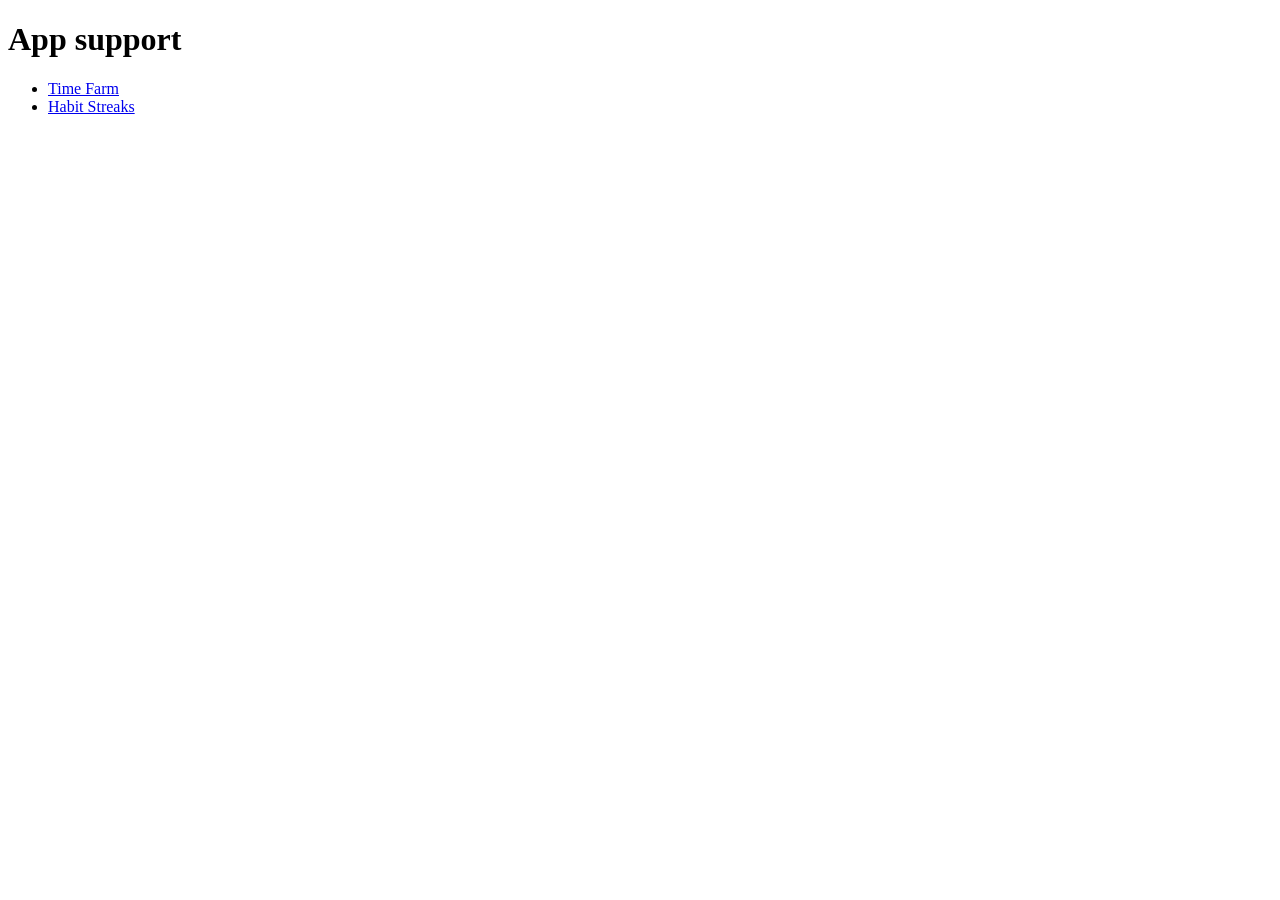
==== docs/index.html @ 55702800 "Publish shared support form and Apps Script backend with local checks" ====
<!doctype html><html lang="en"><meta charset="utf-8"><meta name="viewport" content="width=device-width,initial-scale=1"><title>App support</title><main><h1>App support</h1><ul><li><a href="support/?app=time-farm">Time Farm</a></li><li><a href="support/?app=habit-streaks">Habit Streaks</a></li></ul></main></html>
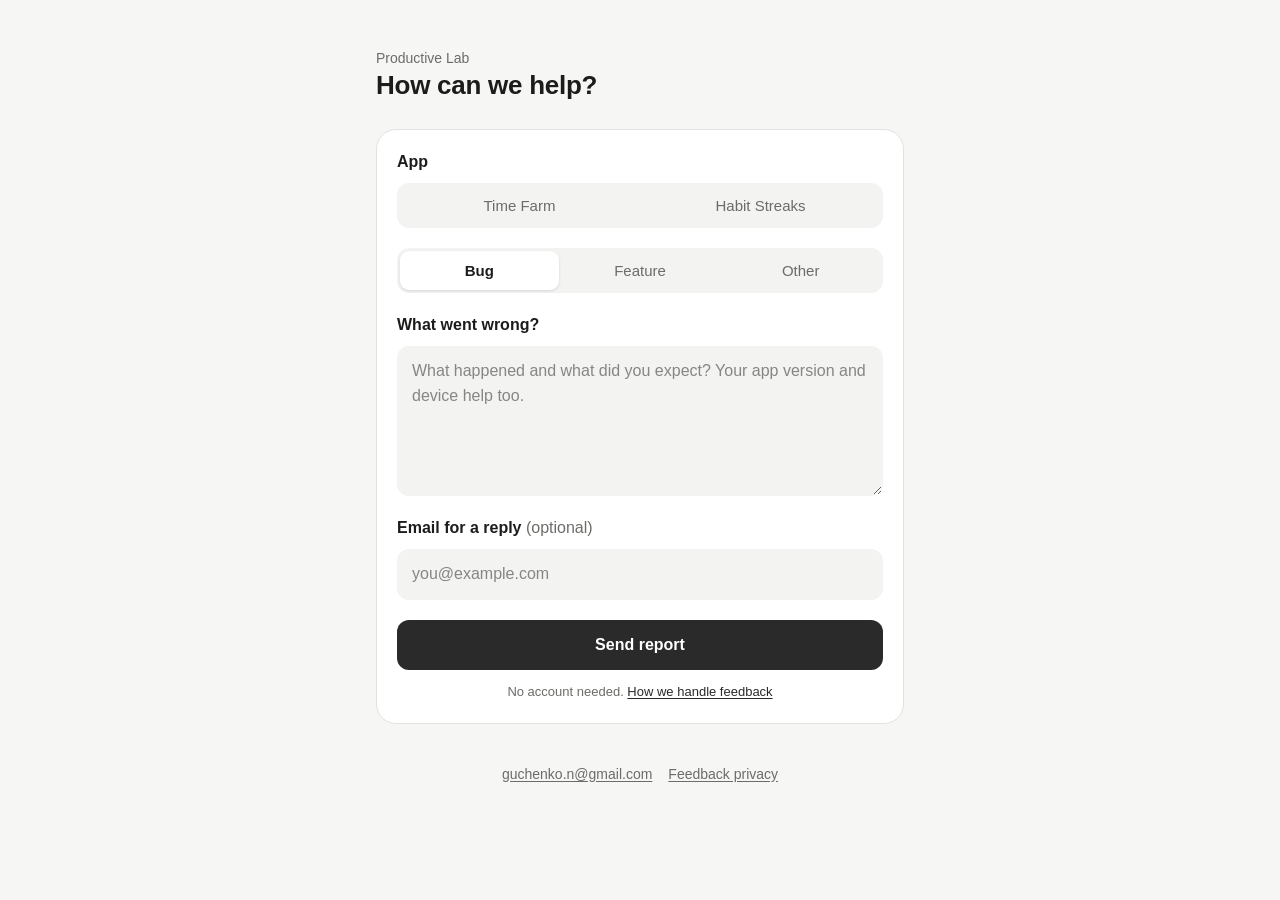
==== commit 526e112e: "Redesign shared support page with segmented type picker Move the form to the site root (support.prod" ====
--- a/docs/index.html
+++ b/docs/index.html
@@ -1 +1,106 @@
-<!doctype html><html lang="en"><meta charset="utf-8"><meta name="viewport" content="width=device-width,initial-scale=1"><title>App support</title><main><h1>App support</h1><ul><li><a href="support/?app=time-farm">Time Farm</a></li><li><a href="support/?app=habit-streaks">Habit Streaks</a></li></ul></main></html>
+<!doctype html>
+<html lang="en">
+<head>
+<meta charset="utf-8">
+<meta name="viewport" content="width=device-width,initial-scale=1">
+<title>Support</title>
+<meta name="description" content="Report a bug, request a feature or contact the developer of Time Farm and Habit Streaks.">
+<link rel="stylesheet" href="assets/support.css">
+<script>
+  // Theme the page before first paint, so the right colors and FAQ show at once.
+  (function (params) {
+    var app = params.get('app');
+    if (app === 'time-farm' || app === 'habit-streaks') document.documentElement.dataset.app = app;
+  })(new URLSearchParams(location.search));
+</script>
+</head>
+<body>
+<main>
+  <header class="brand">
+    <img id="app-icon" alt="" width="56" height="56">
+    <div>
+      <p id="app-name">Productive Lab</p>
+      <h1>How can we help?</h1>
+    </div>
+  </header>
+
+  <form id="feedback-form" class="card" novalidate>
+    <fieldset id="feedback-fields">
+      <div id="app-picker" class="field" hidden>
+        <span class="label" id="app-picker-label">App</span>
+        <div class="seg" role="radiogroup" aria-labelledby="app-picker-label">
+          <input type="radio" name="appChoice" id="app-time-farm" value="time-farm"><label for="app-time-farm">Time Farm</label>
+          <input type="radio" name="appChoice" id="app-habit-streaks" value="habit-streaks"><label for="app-habit-streaks">Habit Streaks</label>
+        </div>
+      </div>
+
+      <div class="field">
+        <div class="seg" role="radiogroup" aria-label="Type of message">
+          <input type="radio" name="type" id="type-bug" value="bug" checked><label for="type-bug">Bug</label>
+          <input type="radio" name="type" id="type-feature" value="feature"><label for="type-feature">Feature</label>
+          <input type="radio" name="type" id="type-other" value="other"><label for="type-other">Other</label>
+        </div>
+      </div>
+
+      <div class="field">
+        <label class="label" for="feedback-message" id="message-label">What went wrong?</label>
+        <textarea id="feedback-message" name="message" minlength="10" maxlength="3000" required
+          placeholder="What happened and what did you expect? Your app version and device help too."></textarea>
+      </div>
+
+      <div class="field">
+        <label class="label" for="feedback-email">Email for a reply <span class="optional">(optional)</span></label>
+        <input id="feedback-email" name="replyEmail" type="email" autocomplete="email" maxlength="254" placeholder="you@example.com">
+      </div>
+
+      <div class="trap" aria-hidden="true"><label for="feedback-website">Leave this field empty</label><input id="feedback-website" name="website" tabindex="-1" autocomplete="off"></div>
+
+      <button id="feedback-submit" class="submit" type="submit" disabled>Send report</button>
+      <p class="note">No account needed. <a href="privacy.html">How we handle feedback</a></p>
+      <p id="feedback-status" class="status" role="status" aria-live="polite"></p>
+    </fieldset>
+
+    <div id="feedback-done" class="done" hidden tabindex="-1">
+      <span class="check" aria-hidden="true">✓</span>
+      <h2>Thanks, message sent</h2>
+      <p>If you left an email, we’ll reply there.</p>
+      <button id="feedback-again" class="link-button" type="button">Send another</button>
+    </div>
+
+    <noscript><p>The form needs JavaScript. You can email <a href="mailto:guchenko.n@gmail.com">guchenko.n@gmail.com</a> instead.</p></noscript>
+  </form>
+
+  <section data-time-farm-only aria-labelledby="faq-title">
+    <h2 id="faq-title">Common questions</h2>
+    <details>
+      <summary>Pro doesn’t show up after purchase</summary>
+      <p>Open the Pro screen and tap Restore purchases with the Apple account you bought it with. Subscriptions are managed in iOS Settings → your name → Subscriptions.</p>
+    </details>
+    <details>
+      <summary>A reward is waiting to sync</summary>
+      <p>Stay signed in to the same account, go online and tap Retry on the focus screen. The reward is kept on this device until it syncs, so don’t delete the app meanwhile.</p>
+    </details>
+    <details>
+      <summary>How do I delete my account?</summary>
+      <p>Use account settings in the app. Deleting the account doesn’t cancel an Apple subscription.</p>
+    </details>
+    <details>
+      <summary>Reminders and notifications</summary>
+      <p>Turn focus reminders on or off in account settings. Notification permission is in iOS Settings → Notifications → Time Farm.</p>
+    </details>
+    <details>
+      <summary>Access or delete my data</summary>
+      <p>Email us from your account address. Details are in the <a href="time-farm/policy/">privacy policy</a>.</p>
+    </details>
+  </section>
+
+  <footer>
+    <a data-contact href="mailto:guchenko.n@gmail.com">guchenko.n@gmail.com</a>
+    <a href="privacy.html">Feedback privacy</a>
+    <a data-time-farm-only href="time-farm/policy/">Time Farm privacy policy</a>
+  </footer>
+</main>
+<script src="assets/config.js"></script>
+<script src="assets/feedback.js"></script>
+</body>
+</html>
--- a/docs/assets/support.css
+++ b/docs/assets/support.css
@@ -0,0 +1,81 @@
+:root {
+  --bg: #f6f6f4; --surface: #fff; --text: #1c1d1b; --muted: #6a6d68; --border: #e2e3df;
+  --field: #f3f3f1; --accent: #2a2a2a; --accent-ink: #fff; --link: #2a2a2a;
+  --danger: #b3261e; --ok: #1f7a3f;
+  color-scheme: light;
+}
+:root[data-app="time-farm"] { --bg: #faf7ee; --border: #e6e0cd; --field: #f6f2e6; --accent: #29613c; --link: #29613c; }
+:root[data-app="habit-streaks"] { --bg: #fffdfb; --border: #ece8e2; --field: #f5f3f0; --accent: #f6c227; --accent-ink: #241c05; --link: #9a5a00; }
+@media (prefers-color-scheme: dark) {
+  :root:not([data-theme="light"]) {
+    --bg: #111211; --surface: #1c1d1b; --text: #ecedea; --muted: #a2a59f; --border: #2e302c;
+    --field: #252724; --accent: #f1f1ef; --accent-ink: #111; --link: #f1f1ef;
+    --danger: #ff8a80; --ok: #7fd49a; color-scheme: dark;
+  }
+  :root[data-app="time-farm"]:not([data-theme="light"]) { --bg: #131711; --surface: #1d221b; --border: #2f362c; --field: #262c24; --accent: #8fcf9c; --accent-ink: #0f2414; --link: #8fcf9c; }
+  :root[data-app="habit-streaks"]:not([data-theme="light"]) { --bg: #000; --surface: #1c1c1e; --border: #2c2c2e; --field: #2c2c2e; --accent: #e8b93e; --accent-ink: #241c05; --link: #e8b93e; }
+}
+
+* { box-sizing: border-box; }
+html { -webkit-text-size-adjust: 100%; }
+body { margin: 0; background: var(--bg); color: var(--text); font: 16px/1.55 -apple-system, BlinkMacSystemFont, "Segoe UI", Roboto, sans-serif; }
+a { color: var(--link); text-underline-offset: 2px; }
+main { max-width: 560px; margin: 0 auto; padding: 48px 16px 40px; }
+[hidden] { display: none !important; }
+:root:not([data-app="time-farm"]) [data-time-farm-only] { display: none !important; }
+
+.brand { display: flex; align-items: center; gap: 14px; margin-bottom: 28px; }
+.brand img { width: 56px; height: 56px; border-radius: 13px; box-shadow: 0 1px 2px rgb(0 0 0 / .12); }
+:root:not([data-app]) .brand img { display: none; }
+.brand p { margin: 0; color: var(--muted); font-size: 14px; }
+h1 { margin: 0; font-size: 26px; line-height: 1.2; letter-spacing: -.01em; }
+h2 { font-size: 18px; margin: 40px 0 12px; }
+
+.card { background: var(--surface); border: 1px solid var(--border); border-radius: 20px; padding: 20px; }
+fieldset { border: 0; margin: 0; padding: 0; min-width: 0; }
+.field { margin-top: 20px; }
+.field:first-child { margin-top: 0; }
+.label { display: block; font-weight: 600; margin-bottom: 8px; }
+.optional { color: var(--muted); font-weight: 400; }
+
+.seg { display: grid; grid-auto-flow: column; grid-auto-columns: 1fr; gap: 2px; padding: 3px; background: var(--field); border-radius: 12px; }
+.seg input { position: absolute; opacity: 0; pointer-events: none; }
+.seg label { text-align: center; padding: 8px 6px; border-radius: 9px; font-size: 15px; font-weight: 500; color: var(--muted); cursor: pointer; user-select: none; transition: background .15s, color .15s; }
+.seg input:checked + label { background: var(--surface); color: var(--text); font-weight: 600; box-shadow: 0 1px 3px rgb(0 0 0 / .12); }
+.seg input:focus-visible + label { outline: 2px solid var(--link); outline-offset: 1px; }
+
+textarea, input[type="email"] { display: block; width: 100%; font: inherit; color: var(--text); background: var(--field); border: 1px solid transparent; border-radius: 12px; padding: 12px 14px; }
+textarea { min-height: 150px; resize: vertical; }
+textarea::placeholder, input::placeholder { color: var(--muted); opacity: .8; }
+textarea:focus, input[type="email"]:focus { outline: none; border-color: var(--link); background: var(--surface); }
+
+.submit { display: block; width: 100%; margin-top: 20px; padding: 13px; font: inherit; font-weight: 600; color: var(--accent-ink); background: var(--accent); border: 0; border-radius: 12px; cursor: pointer; }
+.submit:disabled { opacity: .5; cursor: default; }
+.submit:focus-visible { outline: 2px solid var(--link); outline-offset: 2px; }
+.note { margin: 12px 0 0; color: var(--muted); font-size: 13px; text-align: center; }
+.status { margin: 12px 0 0; font-size: 14px; text-align: center; }
+.status:empty { display: none; }
+.status.error { color: var(--danger); }
+
+.done { text-align: center; padding: 24px 0 8px; }
+.done .check { display: inline-grid; place-items: center; width: 52px; height: 52px; border-radius: 50%; background: var(--accent); color: var(--accent-ink); font-size: 26px; }
+.done h2 { margin: 14px 0 4px; }
+.done p { margin: 0 0 18px; color: var(--muted); }
+.link-button { font: inherit; color: var(--link); background: none; border: 0; padding: 4px; cursor: pointer; text-decoration: underline; text-underline-offset: 2px; }
+
+details { border-top: 1px solid var(--border); }
+details:last-of-type { border-bottom: 1px solid var(--border); }
+summary { padding: 14px 0; font-weight: 600; cursor: pointer; list-style: none; display: flex; justify-content: space-between; gap: 12px; }
+summary::-webkit-details-marker { display: none; }
+summary::after { content: "+"; color: var(--muted); font-weight: 400; }
+details[open] summary::after { content: "−"; }
+details p { margin: 0 0 14px; color: var(--muted); }
+
+footer { margin-top: 40px; color: var(--muted); font-size: 14px; display: flex; flex-wrap: wrap; gap: 6px 16px; justify-content: center; }
+footer a { color: inherit; }
+
+.prose h1 { margin: 16px 0 20px; }
+.prose p { color: var(--text); }
+.trap { position: absolute; left: -10000px; width: 1px; height: 1px; overflow: hidden; }
+
+@media (max-width: 420px) { main { padding-top: 32px; } .card { padding: 16px; border-radius: 18px; } h1 { font-size: 23px; } }
